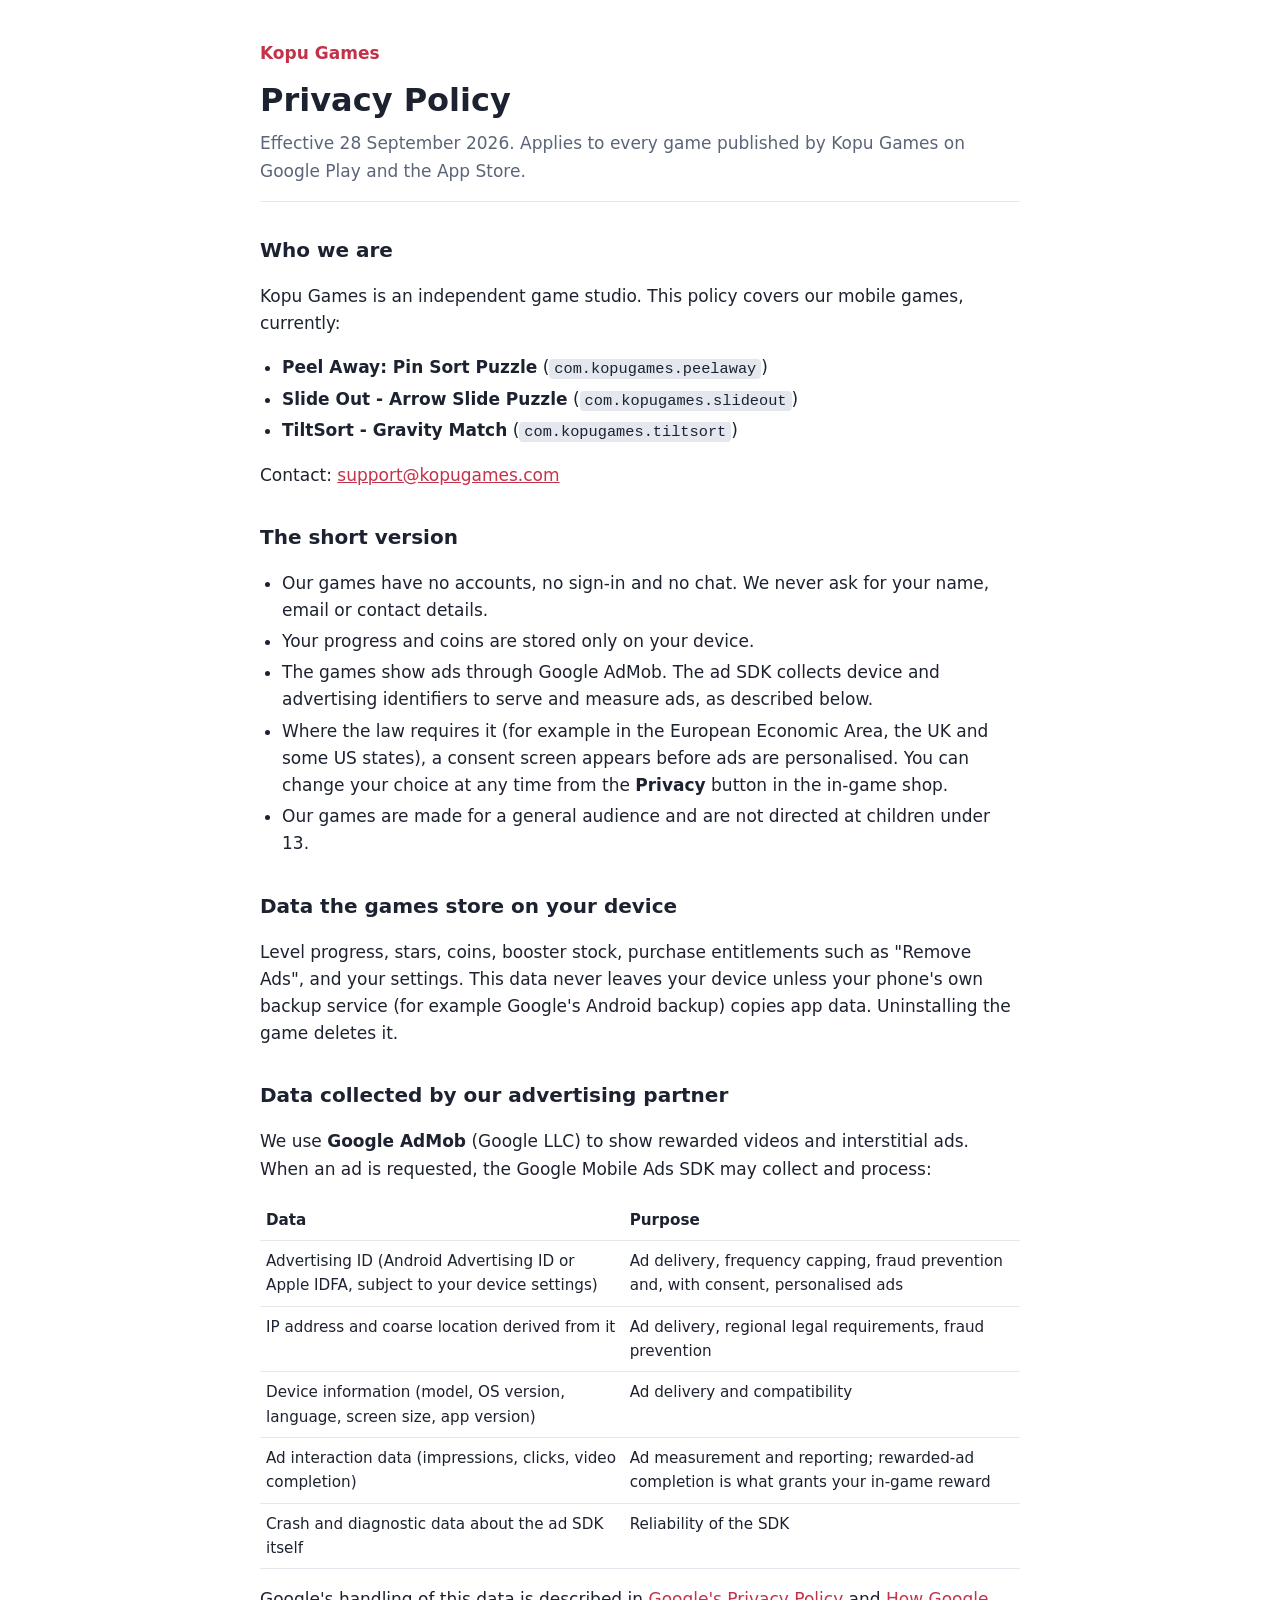
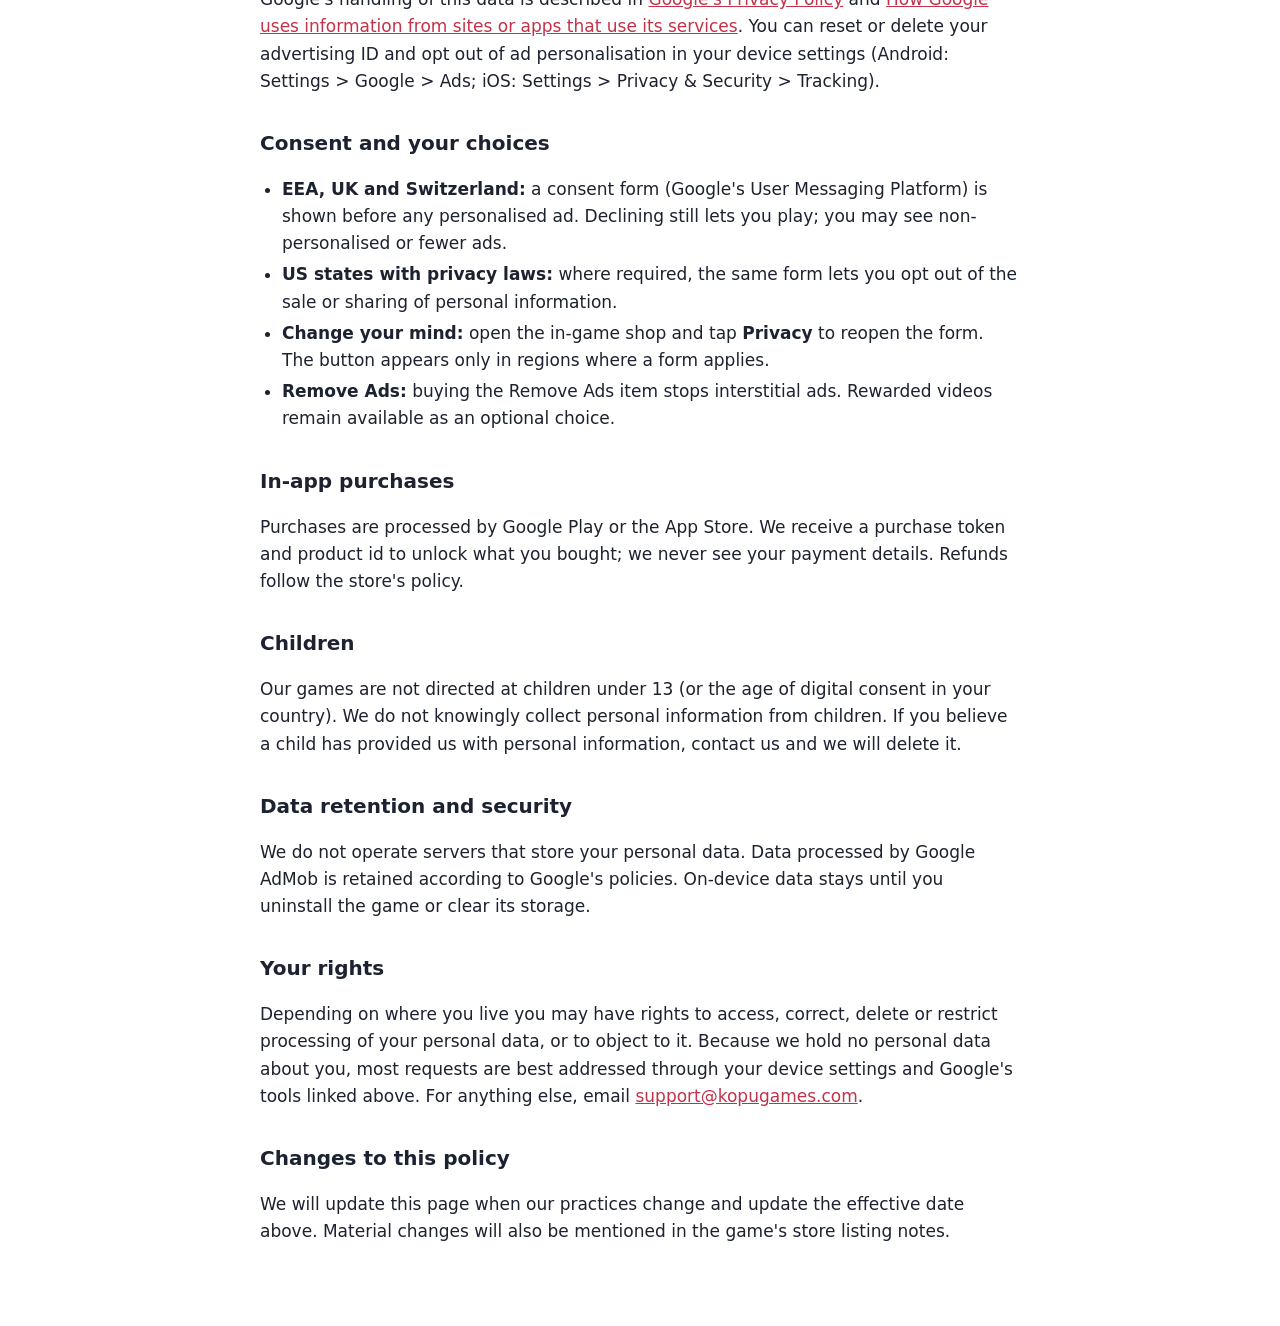
==== privacy.html @ d5ed5926 "gg" ====
<!doctype html>
<html lang="en">
<head>
<meta charset="utf-8">
<meta name="viewport" content="width=device-width, initial-scale=1">
<title>Privacy Policy - Kopu Games</title>
<meta name="description" content="Privacy policy for the mobile games published by Kopu Games: Peel Away, Slide Out and TiltSort.">
<style>
  :root { --bg:#ffffff; --fg:#1d2230; --muted:#5b6478; --line:#e4e7ee; --accent:#c4324a; }
  @media (prefers-color-scheme: dark) { :root:not([data-theme="light"]) { --bg:#14171f; --fg:#e8ebf2; --muted:#a4acbe; --line:#2a2f3c; --accent:#ff8a7a; } }
  :root[data-theme="dark"] { --bg:#14171f; --fg:#e8ebf2; --muted:#a4acbe; --line:#2a2f3c; --accent:#ff8a7a; }
  html { background:var(--bg); }
  body { margin:0; padding:0 16px 64px; background:var(--bg); color:var(--fg); font:17px/1.6 system-ui,-apple-system,"Segoe UI",Roboto,sans-serif; }
  main { max-width:760px; margin:0 auto; }
  header { padding:40px 0 8px; border-bottom:1px solid var(--line); margin-bottom:24px; }
  header a { color:var(--accent); text-decoration:none; font-weight:600; }
  h1 { font-size:2rem; margin:8px 0 4px; }
  h2 { font-size:1.25rem; margin:32px 0 8px; }
  p.meta { color:var(--muted); margin:0 0 8px; }
  ul { padding-left:22px; }
  li { margin:4px 0; }
  a { color:var(--accent); }
  table { border-collapse:collapse; width:100%; font-size:0.95rem; }
  th, td { text-align:left; padding:8px 6px; border-bottom:1px solid var(--line); vertical-align:top; }
  code { background:var(--line); padding:1px 5px; border-radius:4px; font-size:0.9em; }
</style>
</head>
<body>
<main>
<header>
  <a href="index.html">Kopu Games</a>
  <h1>Privacy Policy</h1>
  <p class="meta">Effective 28 September 2026. Applies to every game published by Kopu Games on Google Play and the App Store.</p>
</header>

<h2>Who we are</h2>
<p>Kopu Games is an independent game studio. This policy covers our mobile games, currently:</p>
<ul>
  <li><strong>Peel Away: Pin Sort Puzzle</strong> (<code>com.kopugames.peelaway</code>)</li>
  <li><strong>Slide Out - Arrow Slide Puzzle</strong> (<code>com.kopugames.slideout</code>)</li>
  <li><strong>TiltSort - Gravity Match</strong> (<code>com.kopugames.tiltsort</code>)</li>
</ul>
<p>Contact: <a href="mailto:support@kopugames.com">support@kopugames.com</a></p>

<h2>The short version</h2>
<ul>
  <li>Our games have no accounts, no sign-in and no chat. We never ask for your name, email or contact details.</li>
  <li>Your progress and coins are stored only on your device.</li>
  <li>The games show ads through Google AdMob. The ad SDK collects device and advertising identifiers to serve and measure ads, as described below.</li>
  <li>Where the law requires it (for example in the European Economic Area, the UK and some US states), a consent screen appears before ads are personalised. You can change your choice at any time from the <strong>Privacy</strong> button in the in-game shop.</li>
  <li>Our games are made for a general audience and are not directed at children under 13.</li>
</ul>

<h2>Data the games store on your device</h2>
<p>Level progress, stars, coins, booster stock, purchase entitlements such as "Remove Ads", and your settings. This data never leaves your device unless your phone's own backup service (for example Google's Android backup) copies app data. Uninstalling the game deletes it.</p>

<h2>Data collected by our advertising partner</h2>
<p>We use <strong>Google AdMob</strong> (Google LLC) to show rewarded videos and interstitial ads. When an ad is requested, the Google Mobile Ads SDK may collect and process:</p>
<table>
  <tr><th>Data</th><th>Purpose</th></tr>
  <tr><td>Advertising ID (Android Advertising ID or Apple IDFA, subject to your device settings)</td><td>Ad delivery, frequency capping, fraud prevention and, with consent, personalised ads</td></tr>
  <tr><td>IP address and coarse location derived from it</td><td>Ad delivery, regional legal requirements, fraud prevention</td></tr>
  <tr><td>Device information (model, OS version, language, screen size, app version)</td><td>Ad delivery and compatibility</td></tr>
  <tr><td>Ad interaction data (impressions, clicks, video completion)</td><td>Ad measurement and reporting; rewarded-ad completion is what grants your in-game reward</td></tr>
  <tr><td>Crash and diagnostic data about the ad SDK itself</td><td>Reliability of the SDK</td></tr>
</table>
<p>Google's handling of this data is described in <a href="https://policies.google.com/privacy">Google's Privacy Policy</a> and <a href="https://policies.google.com/technologies/partner-sites">How Google uses information from sites or apps that use its services</a>. You can reset or delete your advertising ID and opt out of ad personalisation in your device settings (Android: Settings &gt; Google &gt; Ads; iOS: Settings &gt; Privacy &amp; Security &gt; Tracking).</p>

<h2>Consent and your choices</h2>
<ul>
  <li><strong>EEA, UK and Switzerland:</strong> a consent form (Google's User Messaging Platform) is shown before any personalised ad. Declining still lets you play; you may see non-personalised or fewer ads.</li>
  <li><strong>US states with privacy laws:</strong> where required, the same form lets you opt out of the sale or sharing of personal information.</li>
  <li><strong>Change your mind:</strong> open the in-game shop and tap <strong>Privacy</strong> to reopen the form. The button appears only in regions where a form applies.</li>
  <li><strong>Remove Ads:</strong> buying the Remove Ads item stops interstitial ads. Rewarded videos remain available as an optional choice.</li>
</ul>

<h2>In-app purchases</h2>
<p>Purchases are processed by Google Play or the App Store. We receive a purchase token and product id to unlock what you bought; we never see your payment details. Refunds follow the store's policy.</p>

<h2>Children</h2>
<p>Our games are not directed at children under 13 (or the age of digital consent in your country). We do not knowingly collect personal information from children. If you believe a child has provided us with personal information, contact us and we will delete it.</p>

<h2>Data retention and security</h2>
<p>We do not operate servers that store your personal data. Data processed by Google AdMob is retained according to Google's policies. On-device data stays until you uninstall the game or clear its storage.</p>

<h2>Your rights</h2>
<p>Depending on where you live you may have rights to access, correct, delete or restrict processing of your personal data, or to object to it. Because we hold no personal data about you, most requests are best addressed through your device settings and Google's tools linked above. For anything else, email <a href="mailto:support@kopugames.com">support@kopugames.com</a>.</p>

<h2>Changes to this policy</h2>
<p>We will update this page when our practices change and update the effective date above. Material changes will also be mentioned in the game's store listing notes.</p>
</main>
</body>
</html>
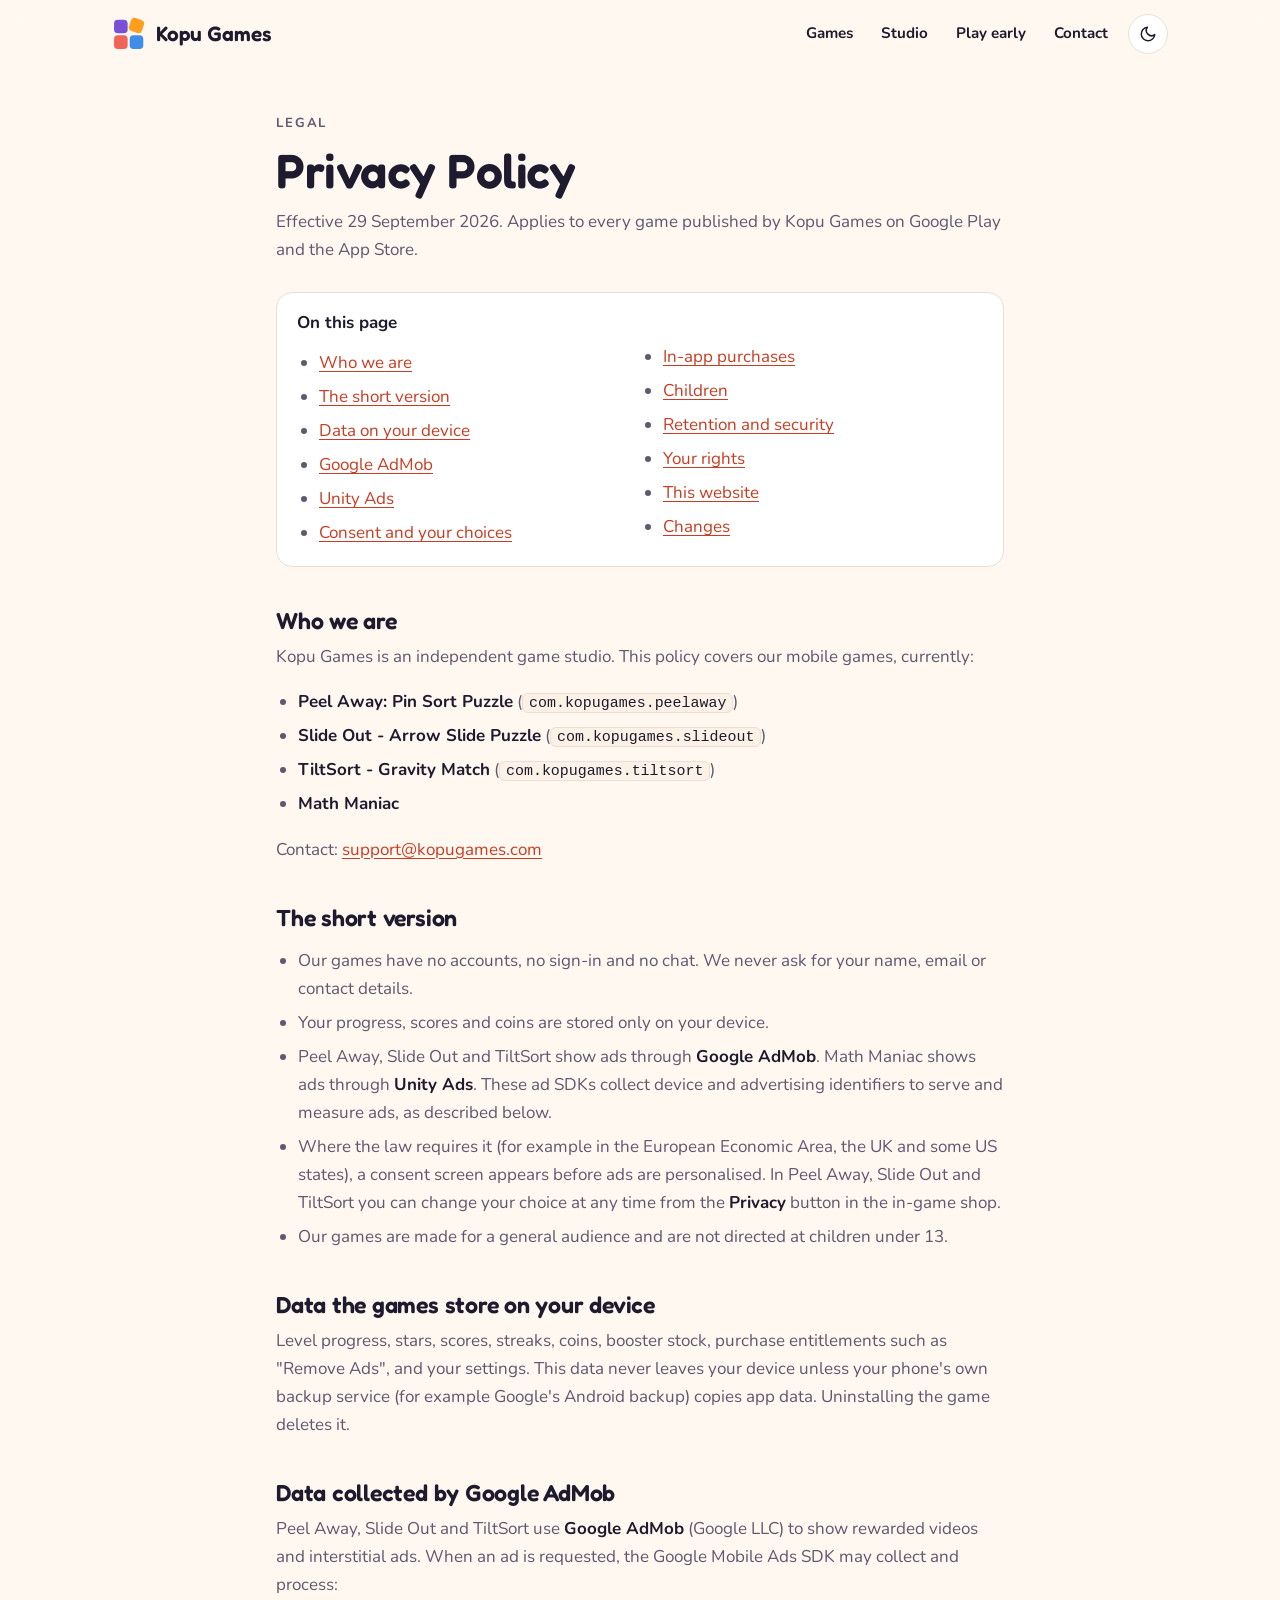
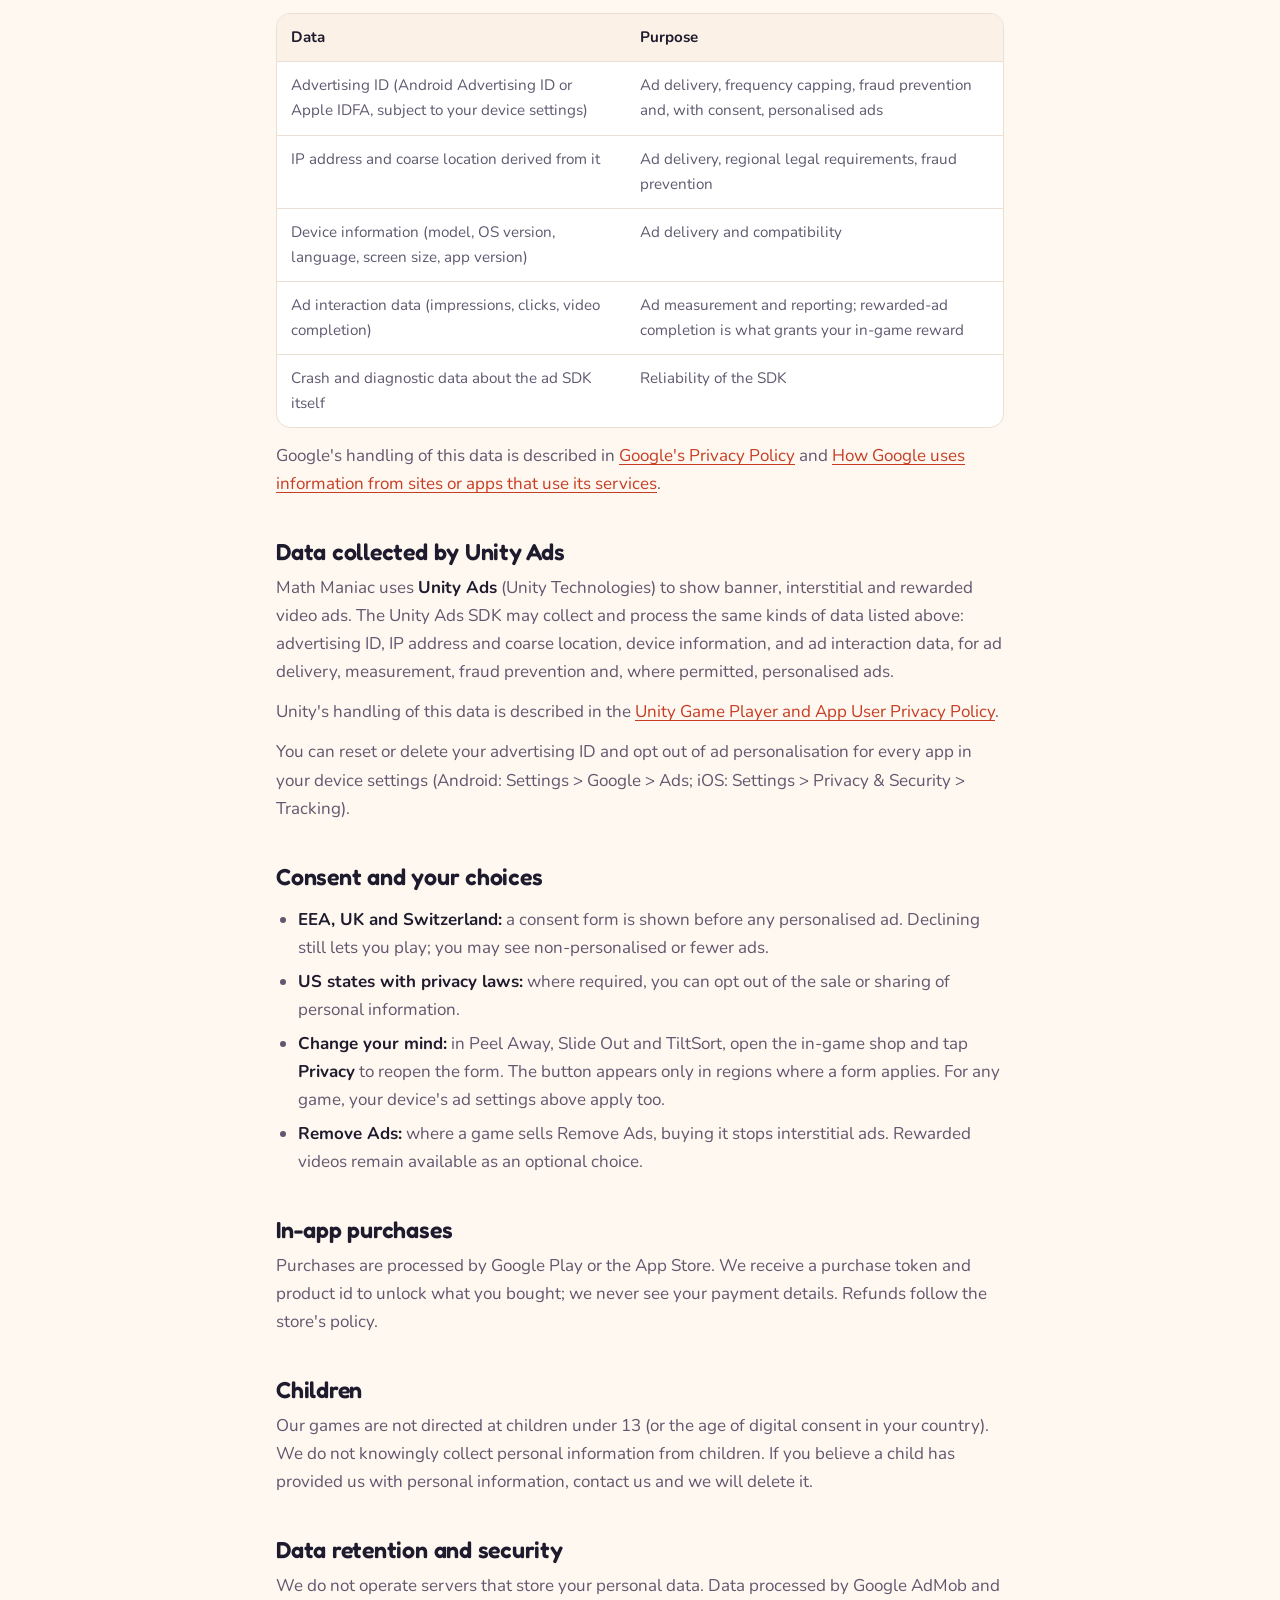
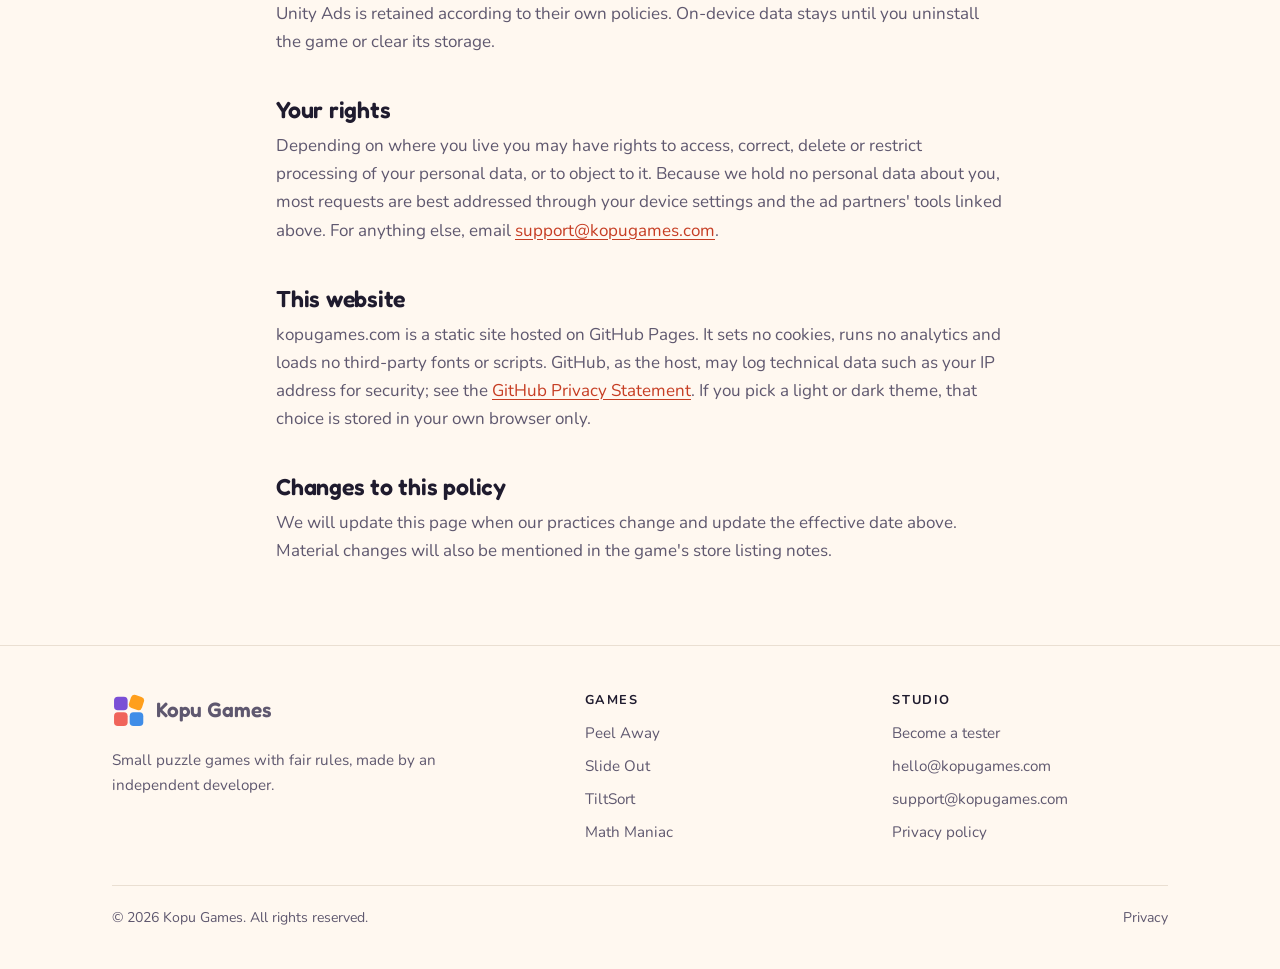
==== commit fcadf68c: "Update" ====
--- a/privacy.html
+++ b/privacy.html
@@ -3,59 +3,86 @@
 <head>
 <meta charset="utf-8">
 <meta name="viewport" content="width=device-width, initial-scale=1">
-<title>Privacy Policy - Kopu Games</title>
-<meta name="description" content="Privacy policy for the mobile games published by Kopu Games: Peel Away, Slide Out and TiltSort.">
-<style>
-  :root { --bg:#ffffff; --fg:#1d2230; --muted:#5b6478; --line:#e4e7ee; --accent:#c4324a; }
-  @media (prefers-color-scheme: dark) { :root:not([data-theme="light"]) { --bg:#14171f; --fg:#e8ebf2; --muted:#a4acbe; --line:#2a2f3c; --accent:#ff8a7a; } }
-  :root[data-theme="dark"] { --bg:#14171f; --fg:#e8ebf2; --muted:#a4acbe; --line:#2a2f3c; --accent:#ff8a7a; }
-  html { background:var(--bg); }
-  body { margin:0; padding:0 16px 64px; background:var(--bg); color:var(--fg); font:17px/1.6 system-ui,-apple-system,"Segoe UI",Roboto,sans-serif; }
-  main { max-width:760px; margin:0 auto; }
-  header { padding:40px 0 8px; border-bottom:1px solid var(--line); margin-bottom:24px; }
-  header a { color:var(--accent); text-decoration:none; font-weight:600; }
-  h1 { font-size:2rem; margin:8px 0 4px; }
-  h2 { font-size:1.25rem; margin:32px 0 8px; }
-  p.meta { color:var(--muted); margin:0 0 8px; }
-  ul { padding-left:22px; }
-  li { margin:4px 0; }
-  a { color:var(--accent); }
-  table { border-collapse:collapse; width:100%; font-size:0.95rem; }
-  th, td { text-align:left; padding:8px 6px; border-bottom:1px solid var(--line); vertical-align:top; }
-  code { background:var(--line); padding:1px 5px; border-radius:4px; font-size:0.9em; }
-</style>
+<title>Privacy Policy | Kopu Games</title>
+<meta name="description" content="Privacy policy for the mobile games published by Kopu Games: Peel Away, Slide Out, TiltSort and Math Maniac.">
+<link rel="canonical" href="https://kopugames.com/privacy.html">
+<meta name="theme-color" content="#fff8f0" media="(prefers-color-scheme: light)">
+<meta name="theme-color" content="#14121b" media="(prefers-color-scheme: dark)">
+<meta property="og:type" content="website">
+<meta property="og:site_name" content="Kopu Games">
+<meta property="og:title" content="Privacy Policy | Kopu Games">
+<meta property="og:description" content="Privacy policy for the mobile games published by Kopu Games: Peel Away, Slide Out, TiltSort and Math Maniac.">
+<meta property="og:url" content="https://kopugames.com/privacy.html">
+<meta property="og:image" content="https://kopugames.com/assets/img/og.png">
+<meta name="twitter:card" content="summary_large_image">
+<link rel="icon" href="favicon.svg" type="image/svg+xml">
+<link rel="apple-touch-icon" href="assets/img/apple-touch-icon.png">
+<link rel="preload" href="assets/fonts/fredoka.woff2" as="font" type="font/woff2" crossorigin>
+<link rel="stylesheet" href="assets/site.css">
+<script>try{var t=localStorage.getItem("kopu-theme");if(t)document.documentElement.setAttribute("data-theme",t)}catch(e){}</script>
 </head>
 <body>
-<main>
-<header>
-  <a href="index.html">Kopu Games</a>
-  <h1>Privacy Policy</h1>
-  <p class="meta">Effective 28 September 2026. Applies to every game published by Kopu Games on Google Play and the App Store.</p>
+<a class="skip" href="#main">Skip to content</a>
+<header class="site-head">
+  <div class="wrap">
+    <a class="brand" href="index.html"><img src="assets/img/logo.svg" alt="" width="34" height="34">Kopu Games</a>
+    <nav class="nav" aria-label="Main">
+      <a href="index.html#games">Games</a>
+      <a class="hide-sm" href="index.html#studio">Studio</a>
+      <a class="hide-sm" href="index.html#test">Play early</a>
+      <a href="index.html#contact">Contact</a>
+      <button class="theme-btn" type="button" aria-label="Switch theme"><svg class="moon" viewBox="0 0 24 24" fill="none" stroke="currentColor" stroke-width="2" stroke-linecap="round" stroke-linejoin="round" aria-hidden="true"><path d="M21 12.8A9 9 0 1 1 11.2 3a7 7 0 0 0 9.8 9.8z"/></svg><svg class="sun" viewBox="0 0 24 24" fill="none" stroke="currentColor" stroke-width="2" stroke-linecap="round" aria-hidden="true"><circle cx="12" cy="12" r="4.5"/><path d="M12 2v2M12 20v2M4.9 4.9l1.4 1.4M17.7 17.7l1.4 1.4M2 12h2M20 12h2M4.9 19.1l1.4-1.4M17.7 6.3l1.4-1.4"/></svg></button>
+    </nav>
+  </div>
 </header>
+<main id="main" class="prose">
+<p class="eyebrow">Legal</p>
+<h1>Privacy Policy</h1>
+<p class="meta">Effective 29 September 2026. Applies to every game published by Kopu Games on Google Play and the App Store.</p>
 
-<h2>Who we are</h2>
+<nav class="toc" aria-label="On this page">
+  <b>On this page</b>
+  <ul>
+    <li><a href="#who">Who we are</a></li>
+    <li><a href="#short">The short version</a></li>
+    <li><a href="#device">Data on your device</a></li>
+    <li><a href="#admob">Google AdMob</a></li>
+    <li><a href="#unity">Unity Ads</a></li>
+    <li><a href="#consent">Consent and your choices</a></li>
+    <li><a href="#iap">In-app purchases</a></li>
+    <li><a href="#children">Children</a></li>
+    <li><a href="#retention">Retention and security</a></li>
+    <li><a href="#rights">Your rights</a></li>
+    <li><a href="#website">This website</a></li>
+    <li><a href="#changes">Changes</a></li>
+  </ul>
+</nav>
+
+<h2 id="who">Who we are</h2>
 <p>Kopu Games is an independent game studio. This policy covers our mobile games, currently:</p>
 <ul>
   <li><strong>Peel Away: Pin Sort Puzzle</strong> (<code>com.kopugames.peelaway</code>)</li>
   <li><strong>Slide Out - Arrow Slide Puzzle</strong> (<code>com.kopugames.slideout</code>)</li>
   <li><strong>TiltSort - Gravity Match</strong> (<code>com.kopugames.tiltsort</code>)</li>
+  <li><strong>Math Maniac</strong></li>
 </ul>
 <p>Contact: <a href="mailto:support@kopugames.com">support@kopugames.com</a></p>
 
-<h2>The short version</h2>
+<h2 id="short">The short version</h2>
 <ul>
   <li>Our games have no accounts, no sign-in and no chat. We never ask for your name, email or contact details.</li>
-  <li>Your progress and coins are stored only on your device.</li>
-  <li>The games show ads through Google AdMob. The ad SDK collects device and advertising identifiers to serve and measure ads, as described below.</li>
-  <li>Where the law requires it (for example in the European Economic Area, the UK and some US states), a consent screen appears before ads are personalised. You can change your choice at any time from the <strong>Privacy</strong> button in the in-game shop.</li>
+  <li>Your progress, scores and coins are stored only on your device.</li>
+  <li>Peel Away, Slide Out and TiltSort show ads through <strong>Google AdMob</strong>. Math Maniac shows ads through <strong>Unity Ads</strong>. These ad SDKs collect device and advertising identifiers to serve and measure ads, as described below.</li>
+  <li>Where the law requires it (for example in the European Economic Area, the UK and some US states), a consent screen appears before ads are personalised. In Peel Away, Slide Out and TiltSort you can change your choice at any time from the <strong>Privacy</strong> button in the in-game shop.</li>
   <li>Our games are made for a general audience and are not directed at children under 13.</li>
 </ul>
 
-<h2>Data the games store on your device</h2>
-<p>Level progress, stars, coins, booster stock, purchase entitlements such as "Remove Ads", and your settings. This data never leaves your device unless your phone's own backup service (for example Google's Android backup) copies app data. Uninstalling the game deletes it.</p>
+<h2 id="device">Data the games store on your device</h2>
+<p>Level progress, stars, scores, streaks, coins, booster stock, purchase entitlements such as "Remove Ads", and your settings. This data never leaves your device unless your phone's own backup service (for example Google's Android backup) copies app data. Uninstalling the game deletes it.</p>
 
-<h2>Data collected by our advertising partner</h2>
-<p>We use <strong>Google AdMob</strong> (Google LLC) to show rewarded videos and interstitial ads. When an ad is requested, the Google Mobile Ads SDK may collect and process:</p>
+<h2 id="admob">Data collected by Google AdMob</h2>
+<p>Peel Away, Slide Out and TiltSort use <strong>Google AdMob</strong> (Google LLC) to show rewarded videos and interstitial ads. When an ad is requested, the Google Mobile Ads SDK may collect and process:</p>
+<div class="table-wrap">
 <table>
   <tr><th>Data</th><th>Purpose</th></tr>
   <tr><td>Advertising ID (Android Advertising ID or Apple IDFA, subject to your device settings)</td><td>Ad delivery, frequency capping, fraud prevention and, with consent, personalised ads</td></tr>
@@ -64,30 +91,72 @@
   <tr><td>Ad interaction data (impressions, clicks, video completion)</td><td>Ad measurement and reporting; rewarded-ad completion is what grants your in-game reward</td></tr>
   <tr><td>Crash and diagnostic data about the ad SDK itself</td><td>Reliability of the SDK</td></tr>
 </table>
-<p>Google's handling of this data is described in <a href="https://policies.google.com/privacy">Google's Privacy Policy</a> and <a href="https://policies.google.com/technologies/partner-sites">How Google uses information from sites or apps that use its services</a>. You can reset or delete your advertising ID and opt out of ad personalisation in your device settings (Android: Settings &gt; Google &gt; Ads; iOS: Settings &gt; Privacy &amp; Security &gt; Tracking).</p>
+</div>
+<p>Google's handling of this data is described in <a href="https://policies.google.com/privacy">Google's Privacy Policy</a> and <a href="https://policies.google.com/technologies/partner-sites">How Google uses information from sites or apps that use its services</a>.</p>
 
-<h2>Consent and your choices</h2>
+<h2 id="unity">Data collected by Unity Ads</h2>
+<p>Math Maniac uses <strong>Unity Ads</strong> (Unity Technologies) to show banner, interstitial and rewarded video ads. The Unity Ads SDK may collect and process the same kinds of data listed above: advertising ID, IP address and coarse location, device information, and ad interaction data, for ad delivery, measurement, fraud prevention and, where permitted, personalised ads.</p>
+<p>Unity's handling of this data is described in the <a href="https://unity.com/legal/game-player-and-app-user-privacy-policy">Unity Game Player and App User Privacy Policy</a>.</p>
+<p>You can reset or delete your advertising ID and opt out of ad personalisation for every app in your device settings (Android: Settings &gt; Google &gt; Ads; iOS: Settings &gt; Privacy &amp; Security &gt; Tracking).</p>
+
+<h2 id="consent">Consent and your choices</h2>
 <ul>
-  <li><strong>EEA, UK and Switzerland:</strong> a consent form (Google's User Messaging Platform) is shown before any personalised ad. Declining still lets you play; you may see non-personalised or fewer ads.</li>
-  <li><strong>US states with privacy laws:</strong> where required, the same form lets you opt out of the sale or sharing of personal information.</li>
-  <li><strong>Change your mind:</strong> open the in-game shop and tap <strong>Privacy</strong> to reopen the form. The button appears only in regions where a form applies.</li>
-  <li><strong>Remove Ads:</strong> buying the Remove Ads item stops interstitial ads. Rewarded videos remain available as an optional choice.</li>
+  <li><strong>EEA, UK and Switzerland:</strong> a consent form is shown before any personalised ad. Declining still lets you play; you may see non-personalised or fewer ads.</li>
+  <li><strong>US states with privacy laws:</strong> where required, you can opt out of the sale or sharing of personal information.</li>
+  <li><strong>Change your mind:</strong> in Peel Away, Slide Out and TiltSort, open the in-game shop and tap <strong>Privacy</strong> to reopen the form. The button appears only in regions where a form applies. For any game, your device's ad settings above apply too.</li>
+  <li><strong>Remove Ads:</strong> where a game sells Remove Ads, buying it stops interstitial ads. Rewarded videos remain available as an optional choice.</li>
 </ul>
 
-<h2>In-app purchases</h2>
+<h2 id="iap">In-app purchases</h2>
 <p>Purchases are processed by Google Play or the App Store. We receive a purchase token and product id to unlock what you bought; we never see your payment details. Refunds follow the store's policy.</p>
 
-<h2>Children</h2>
+<h2 id="children">Children</h2>
 <p>Our games are not directed at children under 13 (or the age of digital consent in your country). We do not knowingly collect personal information from children. If you believe a child has provided us with personal information, contact us and we will delete it.</p>
 
-<h2>Data retention and security</h2>
-<p>We do not operate servers that store your personal data. Data processed by Google AdMob is retained according to Google's policies. On-device data stays until you uninstall the game or clear its storage.</p>
+<h2 id="retention">Data retention and security</h2>
+<p>We do not operate servers that store your personal data. Data processed by Google AdMob and Unity Ads is retained according to their own policies. On-device data stays until you uninstall the game or clear its storage.</p>
 
-<h2>Your rights</h2>
-<p>Depending on where you live you may have rights to access, correct, delete or restrict processing of your personal data, or to object to it. Because we hold no personal data about you, most requests are best addressed through your device settings and Google's tools linked above. For anything else, email <a href="mailto:support@kopugames.com">support@kopugames.com</a>.</p>
+<h2 id="rights">Your rights</h2>
+<p>Depending on where you live you may have rights to access, correct, delete or restrict processing of your personal data, or to object to it. Because we hold no personal data about you, most requests are best addressed through your device settings and the ad partners' tools linked above. For anything else, email <a href="mailto:support@kopugames.com">support@kopugames.com</a>.</p>
 
-<h2>Changes to this policy</h2>
+<h2 id="website">This website</h2>
+<p>kopugames.com is a static site hosted on GitHub Pages. It sets no cookies, runs no analytics and loads no third-party fonts or scripts. GitHub, as the host, may log technical data such as your IP address for security; see the <a href="https://docs.github.com/en/site-policy/privacy-policies/github-general-privacy-statement">GitHub Privacy Statement</a>. If you pick a light or dark theme, that choice is stored in your own browser only.</p>
+
+<h2 id="changes">Changes to this policy</h2>
 <p>We will update this page when our practices change and update the effective date above. Material changes will also be mentioned in the game's store listing notes.</p>
 </main>
+<footer class="site-foot">
+  <div class="wrap">
+    <div class="cols">
+      <div>
+        <a class="brand" href="index.html"><img src="assets/img/logo.svg" alt="" width="34" height="34">Kopu Games</a>
+        <p class="blurb">Small puzzle games with fair rules, made by an independent developer.</p>
+      </div>
+      <div>
+        <h4>Games</h4>
+        <ul>
+          <li><a href="games/peel-away.html">Peel Away</a></li>
+          <li><a href="games/slide-out.html">Slide Out</a></li>
+          <li><a href="games/tiltsort.html">TiltSort</a></li>
+          <li><a href="games/math-maniac.html">Math Maniac</a></li>
+        </ul>
+      </div>
+      <div>
+        <h4>Studio</h4>
+        <ul>
+          <li><a href="index.html#test">Become a tester</a></li>
+          <li><a href="mailto:hello@kopugames.com">hello@kopugames.com</a></li>
+          <li><a href="mailto:support@kopugames.com">support@kopugames.com</a></li>
+          <li><a href="privacy.html">Privacy policy</a></li>
+        </ul>
+      </div>
+    </div>
+    <div class="legal">
+      <span>&copy; 2026 Kopu Games. All rights reserved.</span>
+      <span><a href="privacy.html">Privacy</a></span>
+    </div>
+  </div>
+</footer>
+<script src="assets/site.js" defer></script>
 </body>
 </html>
--- a/assets/site.css
+++ b/assets/site.css
@@ -0,0 +1,270 @@
+/* Kopu Games site. One stylesheet for every page; fonts are self-hosted (no third-party requests). */
+
+@font-face { font-family: "Fredoka"; src: url("fonts/fredoka.woff2") format("woff2"); font-weight: 300 700; font-display: swap; }
+@font-face { font-family: "Nunito"; src: url("fonts/nunito.woff2") format("woff2"); font-weight: 200 1000; font-display: swap; }
+
+:root {
+  --bg: #fff8f0;
+  --bg-dot: #ecdfcf;
+  --surface: #ffffff;
+  --surface-2: #fbf1e6;
+  --ink: #1f1b2e;
+  --muted: #5f586f;
+  --line: #eadfd2;
+  --accent: #c63d23;
+  --accent-bg: #ff6b4a;
+  --on-accent: #ffffff;
+  --shadow: 0 1px 2px rgba(31, 27, 46, .06), 0 10px 30px -12px rgba(31, 27, 46, .18);
+  --shadow-lift: 0 2px 4px rgba(31, 27, 46, .08), 0 22px 44px -16px rgba(31, 27, 46, .28);
+
+  --peel: #f0645a;   --peel-2: #c4324a;
+  --slide: #3f8de8;  --slide-2: #1c3e8c;
+  --tilt: #8c5ce6;   --tilt-2: #3c2278;
+  --math: #ff9f1c;   --math-2: #1f1b2e;
+
+  --display: "Fredoka", "Nunito", system-ui, sans-serif;
+  --body: "Nunito", system-ui, -apple-system, "Segoe UI", Roboto, sans-serif;
+  --radius: 22px;
+  --wrap: 1120px;
+  color-scheme: light;
+}
+
+@media (prefers-color-scheme: dark) {
+  :root:not([data-theme="light"]) {
+    --bg: #14121b; --bg-dot: #25212f; --surface: #1d1a27; --surface-2: #231f2f;
+    --ink: #f3eef8; --muted: #aaa3b9; --line: #2e2a3b;
+    --accent: #ff8f73; --accent-bg: #ff6b4a; --on-accent: #1a1016;
+    --shadow: 0 1px 2px rgba(0, 0, 0, .3), 0 10px 30px -12px rgba(0, 0, 0, .6);
+    --shadow-lift: 0 2px 4px rgba(0, 0, 0, .35), 0 22px 44px -16px rgba(0, 0, 0, .7);
+    color-scheme: dark;
+  }
+}
+:root[data-theme="dark"] {
+  --bg: #14121b; --bg-dot: #25212f; --surface: #1d1a27; --surface-2: #231f2f;
+  --ink: #f3eef8; --muted: #aaa3b9; --line: #2e2a3b;
+  --accent: #ff8f73; --accent-bg: #ff6b4a; --on-accent: #1a1016;
+  --shadow: 0 1px 2px rgba(0, 0, 0, .3), 0 10px 30px -12px rgba(0, 0, 0, .6);
+  --shadow-lift: 0 2px 4px rgba(0, 0, 0, .35), 0 22px 44px -16px rgba(0, 0, 0, .7);
+  color-scheme: dark;
+}
+
+*, *::before, *::after { box-sizing: border-box; }
+html { background: var(--bg); scroll-behavior: smooth; -webkit-text-size-adjust: 100%; }
+body {
+  margin: 0; background: var(--bg); color: var(--ink);
+  font: 17px/1.65 var(--body); overflow-x: hidden;
+}
+img { max-width: 100%; display: block; }
+a { color: var(--accent); text-underline-offset: 3px; }
+h1, h2, h3 { text-wrap: balance; font-family: var(--display); font-weight: 600; line-height: 1.12; margin: 0; letter-spacing: -.01em; }
+p { margin: 0; }
+:focus-visible { outline: 3px solid var(--accent-bg); outline-offset: 3px; border-radius: 6px; }
+
+.wrap { max-width: var(--wrap); margin: 0 auto; padding: 0 16px; }
+@media (min-width: 720px) { .wrap { padding: 0 32px; } }
+
+.skip { position: absolute; left: -999px; top: 8px; background: var(--surface); padding: 8px 14px; border-radius: 10px; z-index: 50; }
+.skip:focus { left: 12px; }
+
+/* ---------- header ---------- */
+.site-head { position: sticky; top: 0; z-index: 20; background: color-mix(in srgb, var(--bg) 86%, transparent); backdrop-filter: blur(12px); -webkit-backdrop-filter: blur(12px); border-bottom: 1px solid transparent; transition: border-color .2s; }
+.site-head.scrolled { border-bottom-color: var(--line); }
+.site-head .wrap { display: flex; align-items: center; gap: 16px; height: 68px; }
+.brand { white-space: nowrap; display: inline-flex; align-items: center; gap: 10px; color: var(--ink); text-decoration: none; font: 600 1.3rem/1 var(--display); }
+.brand img { width: 34px; height: 34px; }
+.nav { margin-left: auto; display: flex; align-items: center; gap: 4px; }
+.nav a { color: var(--ink); text-decoration: none; font-weight: 700; font-size: .95rem; padding: 8px 12px; border-radius: 999px; }
+.nav a:hover { background: var(--surface-2); }
+.nav .hide-sm { display: none; }
+@media (min-width: 640px) { .nav .hide-sm { display: inline-block; } }
+.theme-btn { width: 40px; height: 40px; border-radius: 999px; border: 1px solid var(--line); background: var(--surface); color: var(--ink); display: grid; place-items: center; cursor: pointer; margin-left: 4px; }
+.theme-btn svg { width: 18px; height: 18px; }
+.theme-btn .sun { display: none; }
+:root[data-theme="dark"] .theme-btn .sun { display: block; }
+:root[data-theme="dark"] .theme-btn .moon { display: none; }
+@media (prefers-color-scheme: dark) {
+  :root:not([data-theme="light"]) .theme-btn .sun { display: block; }
+  :root:not([data-theme="light"]) .theme-btn .moon { display: none; }
+}
+
+/* ---------- buttons, chips ---------- */
+.btn { display: inline-flex; align-items: center; gap: 8px; font: 700 1rem/1 var(--body); text-decoration: none; padding: 15px 22px; border-radius: 999px; border: 2px solid transparent; transition: transform .15s, box-shadow .15s, background .15s; }
+.btn:hover { transform: translateY(-2px); }
+.btn-primary { background: var(--accent-bg); color: #fff; box-shadow: 0 8px 20px -8px rgba(255, 107, 74, .7); }
+.btn-ghost { border-color: var(--line); color: var(--ink); background: var(--surface); }
+.btn svg { width: 18px; height: 18px; }
+.chips { display: flex; flex-wrap: wrap; gap: 6px; }
+.chip { font-size: .8rem; font-weight: 700; padding: 4px 10px; border-radius: 999px; background: var(--surface-2); color: var(--muted); }
+.status { white-space: nowrap; display: inline-flex; align-items: center; gap: 7px; font-size: .82rem; font-weight: 800; color: var(--muted); }
+.status::before { content: ""; width: 8px; height: 8px; border-radius: 50%; background: var(--math); box-shadow: 0 0 0 4px color-mix(in srgb, var(--math) 25%, transparent); }
+.status.live::before { background: #2fb36d; box-shadow: 0 0 0 4px rgba(47, 179, 109, .22); }
+
+/* ---------- sections ---------- */
+section { padding: 72px 0; }
+@media (min-width: 900px) { section { padding: 104px 0; } }
+.eyebrow { font: 700 .82rem/1 var(--body); letter-spacing: .14em; text-transform: uppercase; color: var(--accent); margin-bottom: 14px; }
+.section-head { max-width: 640px; margin-bottom: 40px; }
+.section-head h2 { font-size: clamp(2rem, 4.4vw, 2.9rem); }
+.section-head p { color: var(--muted); margin-top: 14px; font-size: 1.08rem; }
+
+.dots { background-image: radial-gradient(var(--bg-dot) 1.6px, transparent 1.7px); background-size: 28px 28px; }
+
+/* ---------- hero ---------- */
+.hero { padding: 40px 0 72px; position: relative; }
+.hero .wrap { display: grid; gap: 48px; align-items: center; }
+@media (min-width: 900px) { .hero { padding: 72px 0 112px; } .hero .wrap { grid-template-columns: 1.05fr 1fr; } }
+.hero h1 { font-size: clamp(2.6rem, 7vw, 4.6rem); font-weight: 600; }
+.hero h1 em { font-style: normal; color: var(--accent); }
+.hero .lede { font-size: clamp(1.05rem, 2vw, 1.22rem); color: var(--muted); margin-top: 20px; max-width: 34ch; }
+.hero .ctas { display: flex; flex-wrap: wrap; gap: 12px; margin-top: 32px; }
+
+.collage { position: relative; aspect-ratio: 1 / 1; max-width: 480px; width: 100%; margin: 0 auto; }
+.collage a { position: absolute; width: 44%; border-radius: 24%; box-shadow: var(--shadow-lift); overflow: hidden; transition: transform .25s ease; animation: bob 6s ease-in-out infinite; }
+.collage a img { width: 100%; height: auto; }
+.collage a:nth-child(1) { left: 4%;  top: 6%;  --r: -8deg; }
+.collage a:nth-child(2) { right: 3%; top: 0;   --r: 7deg;  animation-delay: -1.5s; }
+.collage a:nth-child(3) { left: 0;   bottom: 2%; --r: 5deg; animation-delay: -3s; }
+.collage a:nth-child(4) { right: 6%; bottom: 6%; --r: -6deg; animation-delay: -4.5s; }
+.collage a { transform: rotate(var(--r)); }
+.collage a:hover { transform: rotate(0deg) scale(1.05); z-index: 2; animation-play-state: paused; }
+@keyframes bob { 0%, 100% { translate: 0 0; } 50% { translate: 0 -10px; } }
+@media (prefers-reduced-motion: reduce) { .collage a { animation: none; } .btn:hover, .game:hover { transform: none; } html { scroll-behavior: auto; } }
+
+/* ---------- game cards ---------- */
+.games { display: grid; gap: 20px; grid-template-columns: 1fr; }
+@media (min-width: 720px) { .games { grid-template-columns: repeat(2, 1fr); gap: 24px; } }
+.game { --c1: var(--peel); --c2: var(--peel-2); position: relative; display: flex; flex-direction: column; background: var(--surface); border: 1px solid var(--line); border-radius: var(--radius); overflow: hidden; box-shadow: var(--shadow); color: inherit; text-decoration: none; transition: transform .2s, box-shadow .2s; }
+.game:hover { transform: translateY(-4px); box-shadow: var(--shadow-lift); }
+.game .band { position: relative; height: 130px; background: linear-gradient(150deg, var(--c1), var(--c2)); }
+.game .band::after { content: ""; position: absolute; inset: 0; background-image: radial-gradient(rgba(255, 255, 255, .18) 1.6px, transparent 1.7px); background-size: 22px 22px; }
+.game .icon { position: absolute; left: 24px; bottom: -40px; width: 104px; height: 104px; border-radius: 26px; box-shadow: 0 10px 24px -8px rgba(0, 0, 0, .45); border: 4px solid var(--surface); z-index: 1; }
+.game .body { padding: 60px 24px 24px; display: flex; flex-direction: column; gap: 12px; flex: 1; }
+.game h3 { font-size: 1.55rem; }
+.game .sub { color: var(--muted); font-weight: 700; font-size: .95rem; margin-top: -6px; }
+.game p.pitch { color: var(--muted); }
+.game .foot { margin-top: auto; padding-top: 8px; display: flex; flex-wrap: wrap; align-items: center; justify-content: space-between; gap: 12px; }
+.game .more { font-weight: 800; color: var(--accent); white-space: nowrap; }
+.game .more::after { content: " \2192"; transition: margin .2s; }
+.game:hover .more::after { margin-left: 4px; }
+.game[data-game="slide"] { --c1: var(--slide); --c2: var(--slide-2); }
+.game[data-game="tilt"]  { --c1: var(--tilt);  --c2: var(--tilt-2); }
+.game[data-game="math"]  { --c1: #4a4260; --c2: var(--math-2); }
+
+/* ---------- principles ---------- */
+.band-soft { background: var(--surface-2); border-top: 1px solid var(--line); border-bottom: 1px solid var(--line); }
+.principles { display: grid; gap: 16px; grid-template-columns: 1fr; }
+@media (min-width: 640px) { .principles { grid-template-columns: repeat(2, 1fr); } }
+@media (min-width: 1000px) { .principles { grid-template-columns: repeat(4, 1fr); } }
+.principle { background: var(--surface); border: 1px solid var(--line); border-radius: var(--radius); padding: 24px; }
+.principle .tile { width: 48px; height: 48px; border-radius: 14px; display: grid; place-items: center; margin-bottom: 18px; color: #fff; }
+.principle .tile svg { width: 24px; height: 24px; }
+.principle h3 { font-size: 1.2rem; margin-bottom: 8px; }
+.principle p { color: var(--muted); font-size: .98rem; }
+
+/* ---------- about / tester ---------- */
+.split { display: grid; gap: 40px; align-items: center; }
+@media (min-width: 900px) { .split { grid-template-columns: 1fr 1fr; gap: 72px; } }
+.about-copy p + p { margin-top: 16px; }
+.about-copy p { color: var(--muted); font-size: 1.06rem; }
+.stats { display: grid; grid-template-columns: repeat(2, 1fr); gap: 14px; }
+.stat { background: var(--surface); border: 1px solid var(--line); border-radius: var(--radius); padding: 22px; }
+.stat b { display: block; font: 600 2.4rem/1 var(--display); }
+.stat span { color: var(--muted); font-size: .95rem; font-weight: 700; }
+.stat:nth-child(1) b { color: var(--peel); }
+.stat:nth-child(2) b { color: var(--slide); }
+.stat:nth-child(3) b { color: var(--tilt); }
+.stat:nth-child(4) b { color: var(--math); }
+
+.cta-card { position: relative; overflow: hidden; border-radius: 30px; padding: 40px 24px; background: linear-gradient(140deg, #ff7a59, #c4324a 55%, #7b3fb8); color: #fff; }
+@media (min-width: 720px) { .cta-card { padding: 64px; } }
+.cta-card::after { content: ""; position: absolute; inset: 0; background-image: radial-gradient(rgba(255, 255, 255, .16) 1.6px, transparent 1.7px); background-size: 26px 26px; pointer-events: none; }
+.cta-card > * { position: relative; z-index: 1; }
+.cta-card h2 { font-size: clamp(1.9rem, 4.4vw, 2.8rem); max-width: 18ch; }
+.cta-card p { margin-top: 14px; max-width: 56ch; opacity: .94; font-size: 1.06rem; }
+.cta-card .ctas { display: flex; flex-wrap: wrap; gap: 12px; margin-top: 28px; }
+.cta-card .btn-light { background: #fff; color: #7a1f33; }
+.cta-card .btn-outline { border-color: rgba(255, 255, 255, .6); color: #fff; }
+.steps { list-style: none; padding: 0; margin: 22px 0 0; display: grid; gap: 10px; counter-reset: s; }
+.steps li { counter-increment: s; display: flex; gap: 12px; align-items: flex-start; font-weight: 700; }
+.steps li::before { content: counter(s); flex: none; width: 28px; height: 28px; border-radius: 9px; background: rgba(255, 255, 255, .22); display: grid; place-items: center; font: 600 .95rem/1 var(--display); }
+
+/* ---------- footer ---------- */
+.site-foot { border-top: 1px solid var(--line); padding: 48px 0 40px; color: var(--muted); font-size: .95rem; }
+.site-foot .cols { display: grid; gap: 32px; grid-template-columns: 1fr; }
+@media (min-width: 720px) { .site-foot .cols { grid-template-columns: 1.6fr 1fr 1fr; } }
+.site-foot h4 { font: 700 .8rem/1 var(--body); letter-spacing: .12em; text-transform: uppercase; color: var(--ink); margin: 0 0 14px; }
+.site-foot ul { list-style: none; padding: 0; margin: 0; display: grid; gap: 8px; }
+.site-foot a { color: var(--muted); text-decoration: none; }
+.site-foot a:hover { color: var(--accent); }
+.site-foot .blurb { max-width: 36ch; margin-top: 12px; }
+.site-foot .legal { margin-top: 40px; padding-top: 20px; border-top: 1px solid var(--line); display: flex; flex-wrap: wrap; gap: 8px 24px; justify-content: space-between; font-size: .88rem; }
+
+/* ---------- game pages ---------- */
+.game-hero { --c1: var(--peel); --c2: var(--peel-2); position: relative; color: #fff; background: linear-gradient(150deg, var(--c1), var(--c2)); padding: 48px 0 56px; overflow: hidden; }
+.game-hero::after { content: ""; position: absolute; inset: 0; background-image: radial-gradient(rgba(255, 255, 255, .16) 1.6px, transparent 1.7px); background-size: 26px 26px; pointer-events: none; }
+.game-hero .wrap { position: relative; z-index: 1; display: grid; gap: 28px; align-items: center; }
+@media (min-width: 820px) { .game-hero { padding: 80px 0 88px; } .game-hero .wrap { grid-template-columns: auto 1fr; gap: 48px; } }
+.game-hero .big-icon { width: 148px; height: 148px; border-radius: 36px; box-shadow: 0 24px 50px -18px rgba(0, 0, 0, .55); border: 5px solid rgba(255, 255, 255, .9); }
+@media (min-width: 820px) { .game-hero .big-icon { width: 220px; height: 220px; border-radius: 52px; } }
+.game-hero h1 { font-size: clamp(2.4rem, 6vw, 4rem); }
+.game-hero .sub { font: 500 clamp(1.1rem, 2.4vw, 1.5rem)/1.3 var(--display); opacity: .92; margin-top: 6px; }
+.game-hero .lede { margin-top: 18px; max-width: 52ch; font-size: 1.1rem; opacity: .95; }
+.game-hero .ctas { display: flex; flex-wrap: wrap; gap: 12px; margin-top: 26px; align-items: center; }
+.play-pill { display: inline-flex; align-items: center; gap: 10px; background: rgba(0, 0, 0, .28); color: #fff; padding: 12px 18px; border-radius: 14px; font-weight: 800; text-decoration: none; border: 1px solid rgba(255, 255, 255, .25); }
+.play-pill small { display: block; font-size: .7rem; font-weight: 700; letter-spacing: .08em; text-transform: uppercase; opacity: .8; }
+.play-pill svg { width: 22px; height: 22px; flex: none; }
+.back { display: inline-flex; gap: 6px; align-items: center; color: #fff; opacity: .9; font-weight: 800; text-decoration: none; font-size: .95rem; }
+.back:hover { opacity: 1; text-decoration: underline; }
+.game-hero[data-game="slide"] { --c1: var(--slide); --c2: var(--slide-2); }
+.game-hero[data-game="tilt"]  { --c1: var(--tilt);  --c2: var(--tilt-2); }
+.game-hero[data-game="math"]  { --c1: #4a4260; --c2: #16131f; }
+
+.howto { list-style: none; padding: 0; margin: 0; display: grid; gap: 16px; counter-reset: h; }
+@media (min-width: 820px) { .howto { grid-template-columns: repeat(3, 1fr); } }
+.howto li { counter-increment: h; background: var(--surface); border: 1px solid var(--line); border-radius: var(--radius); padding: 24px; box-shadow: var(--shadow); }
+.howto li::before { content: counter(h); display: grid; place-items: center; width: 40px; height: 40px; border-radius: 12px; background: var(--c, var(--accent-bg)); color: #fff; font: 600 1.2rem/1 var(--display); margin-bottom: 14px; }
+.howto h3 { font-size: 1.2rem; margin-bottom: 6px; }
+.howto p { color: var(--muted); }
+.features { list-style: none; padding: 0; margin: 0; display: grid; gap: 12px; }
+@media (min-width: 720px) { .features { grid-template-columns: repeat(2, 1fr); } }
+.features li { display: flex; gap: 12px; align-items: flex-start; background: var(--surface); border: 1px solid var(--line); border-radius: 16px; padding: 16px 18px; }
+.features li::before { content: ""; flex: none; width: 14px; height: 14px; margin-top: 6px; border-radius: 4px; background: var(--c, var(--accent-bg)); transform: rotate(12deg); }
+.faq { display: grid; gap: 10px; max-width: 820px; }
+.faq details { background: var(--surface); border: 1px solid var(--line); border-radius: 16px; padding: 0 20px; }
+.faq summary { cursor: pointer; font-weight: 800; padding: 18px 28px 18px 0; list-style: none; position: relative; }
+.faq summary::-webkit-details-marker { display: none; }
+.faq summary::after { content: "+"; position: absolute; right: 0; top: 50%; translate: 0 -50%; font: 500 1.5rem/1 var(--display); color: var(--muted); transition: rotate .2s; }
+.faq details[open] summary::after { rotate: 45deg; }
+.faq details p { color: var(--muted); padding-bottom: 18px; }
+.more-games { display: grid; gap: 14px; grid-template-columns: repeat(auto-fit, minmax(220px, 1fr)); }
+.mini { display: flex; gap: 14px; align-items: center; background: var(--surface); border: 1px solid var(--line); border-radius: 18px; padding: 14px; color: inherit; text-decoration: none; transition: transform .2s, box-shadow .2s; }
+.mini:hover { transform: translateY(-3px); box-shadow: var(--shadow); }
+.mini img { width: 56px; height: 56px; border-radius: 15px; }
+.mini b { font-family: var(--display); font-weight: 600; font-size: 1.1rem; display: block; line-height: 1.2; }
+.mini span { color: var(--muted); font-size: .88rem; font-weight: 700; }
+
+/* ---------- prose (privacy) ---------- */
+.prose { max-width: 760px; margin: 0 auto; padding: 48px 16px 80px; }
+.prose h1 { font-size: clamp(2.2rem, 5vw, 3rem); }
+.prose h2 { font-size: 1.45rem; margin: 40px 0 10px; }
+.prose p, .prose li { color: var(--muted); }
+.prose p + p { margin-top: 12px; }
+.prose strong { color: var(--ink); }
+.prose .meta { margin-top: 10px; }
+.prose ul { padding-left: 22px; }
+.prose li { margin: 6px 0; }
+.prose code { background: var(--surface-2); border: 1px solid var(--line); padding: 1px 6px; border-radius: 6px; font-size: .88em; color: var(--ink); }
+.table-wrap { overflow-x: auto; border: 1px solid var(--line); border-radius: 14px; background: var(--surface); margin: 14px 0; }
+.prose table { border-collapse: collapse; width: 100%; font-size: .95rem; min-width: 480px; }
+.prose th, .prose td { text-align: left; padding: 11px 14px; border-bottom: 1px solid var(--line); vertical-align: top; color: var(--muted); }
+.prose th { color: var(--ink); background: var(--surface-2); }
+.prose tr:last-child td { border-bottom: 0; }
+.toc { background: var(--surface); border: 1px solid var(--line); border-radius: 16px; padding: 16px 20px; margin-top: 28px; }
+.toc b { display: block; margin-bottom: 6px; }
+.toc ul { margin: 0; columns: 2; column-gap: 24px; }
+@media (max-width: 520px) { .toc ul { columns: 1; } }
+
+/* ---------- 404 ---------- */
+.lost { min-height: 70vh; display: grid; place-items: center; text-align: center; padding: 48px 16px; }
+.lost h1 { font-size: clamp(3rem, 12vw, 7rem); color: var(--accent); }
+.lost p { color: var(--muted); margin: 12px auto 28px; max-width: 40ch; font-size: 1.1rem; }
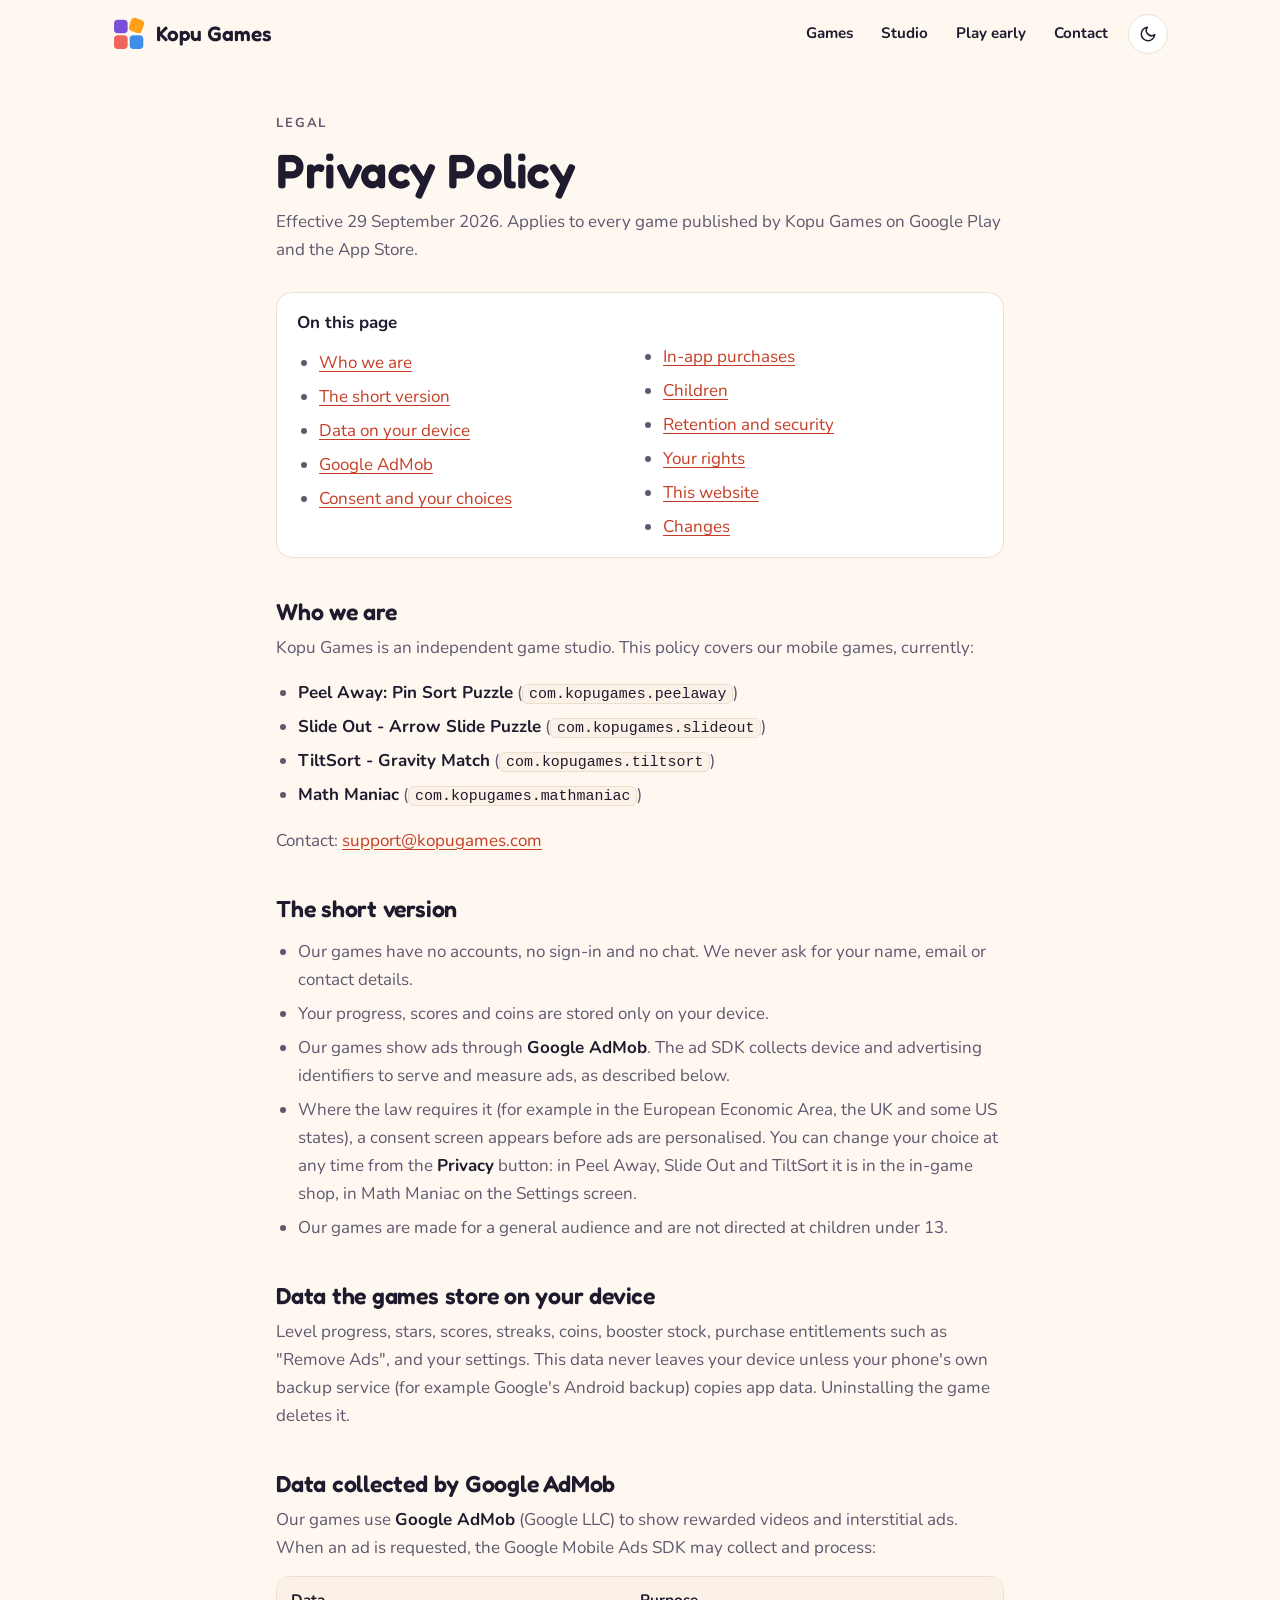
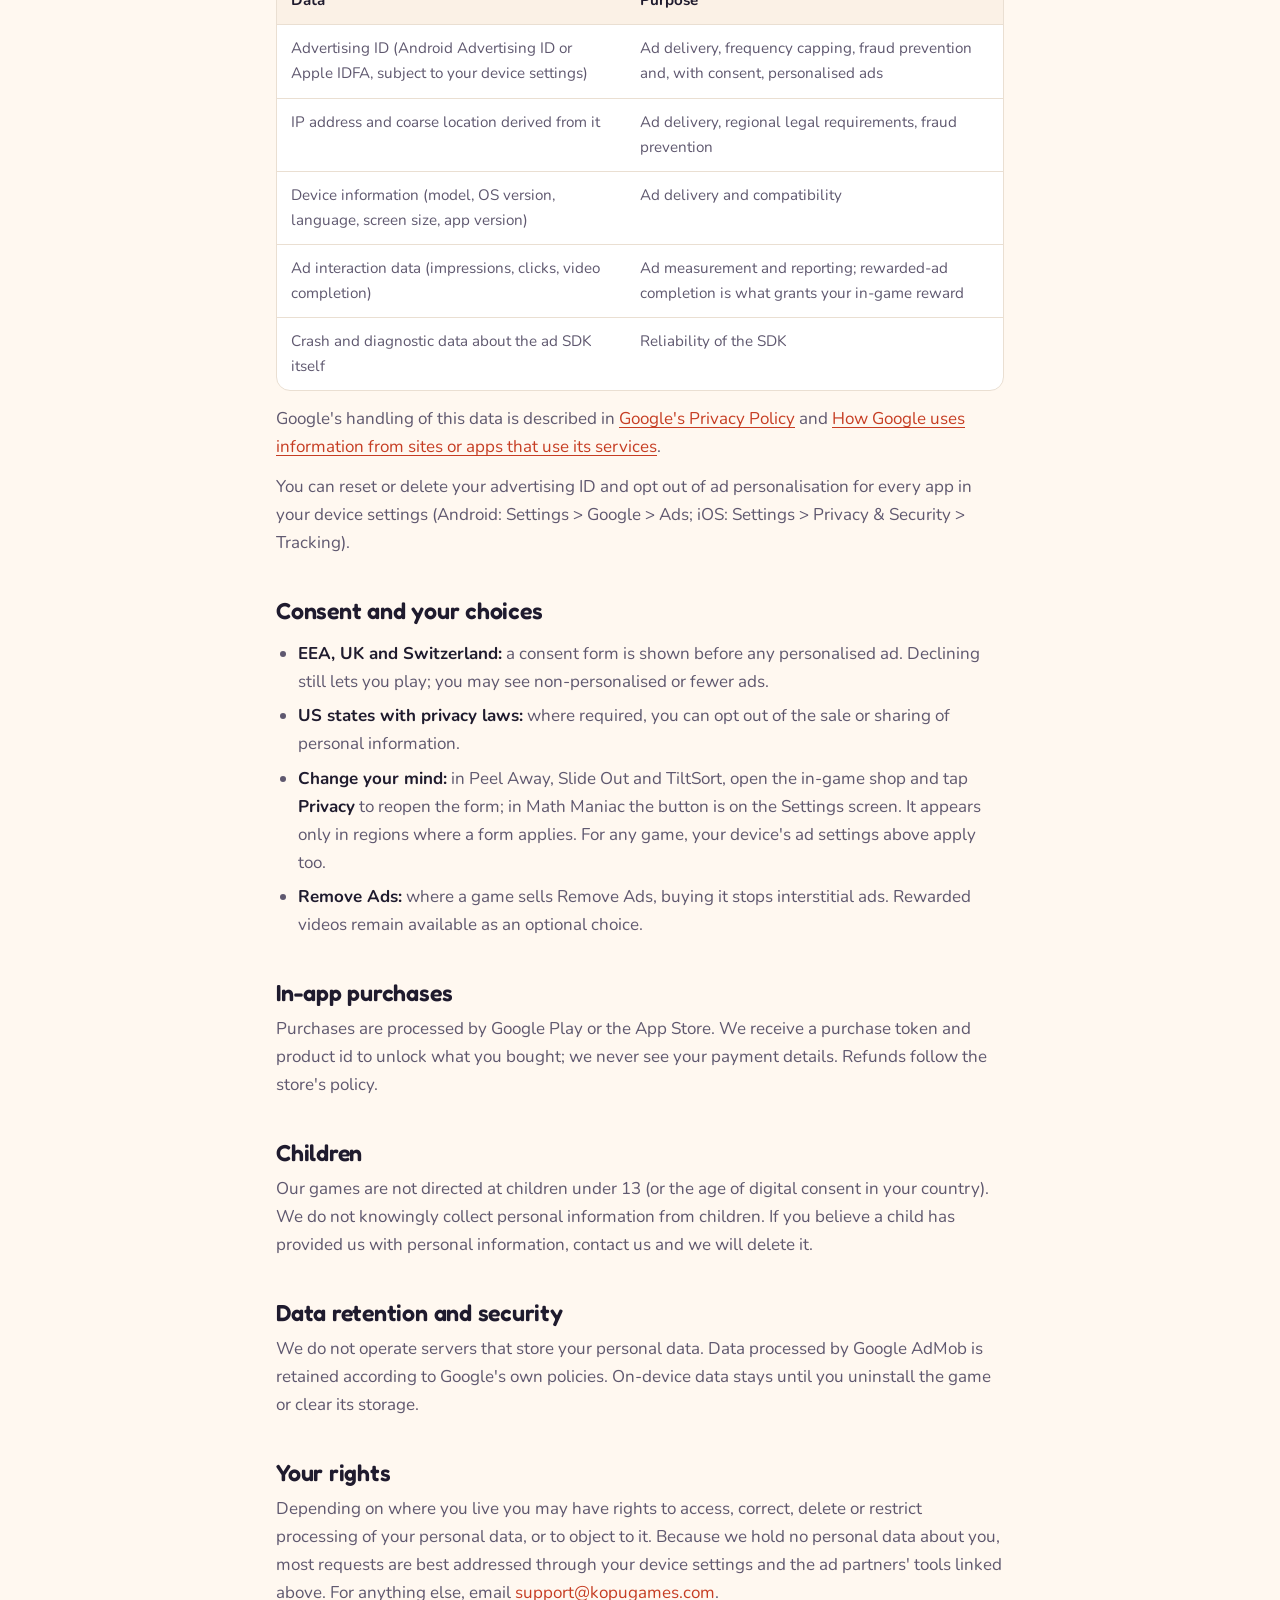
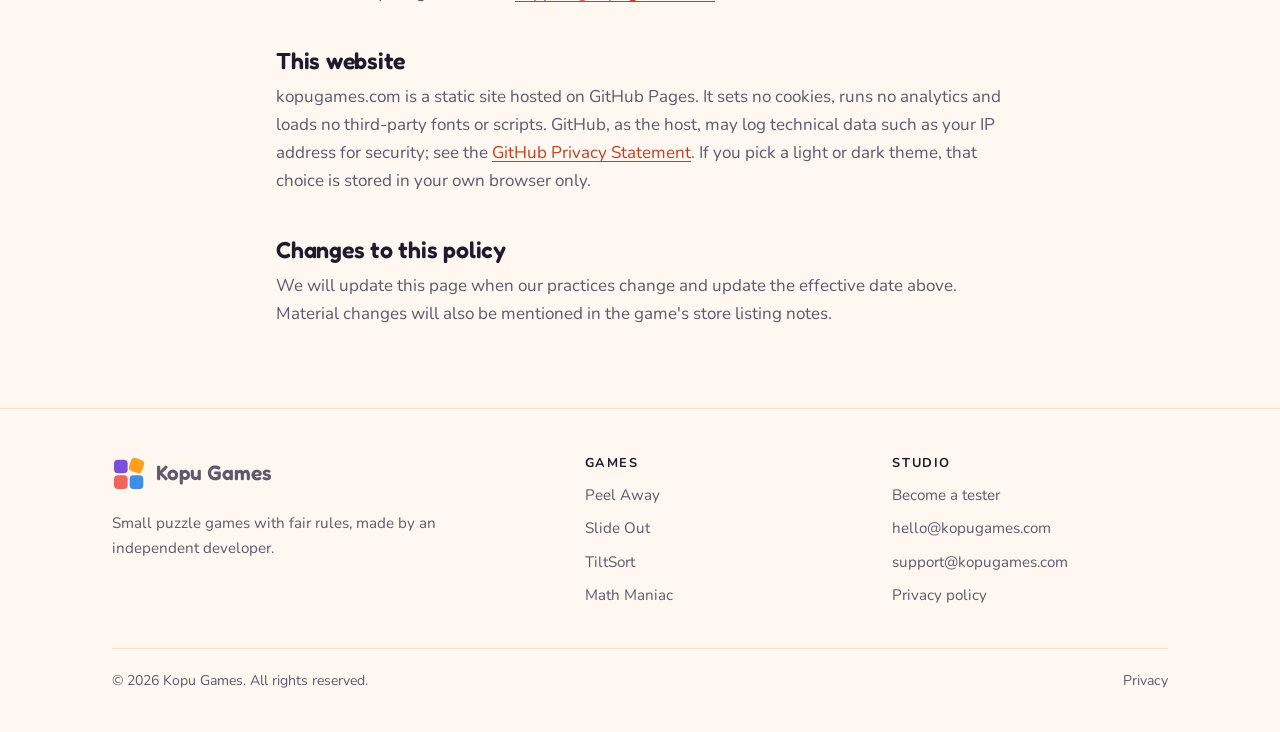
==== commit e5bdd9b0: "Yo" ====
--- a/privacy.html
+++ b/privacy.html
@@ -47,7 +47,6 @@
     <li><a href="#short">The short version</a></li>
     <li><a href="#device">Data on your device</a></li>
     <li><a href="#admob">Google AdMob</a></li>
-    <li><a href="#unity">Unity Ads</a></li>
     <li><a href="#consent">Consent and your choices</a></li>
     <li><a href="#iap">In-app purchases</a></li>
     <li><a href="#children">Children</a></li>
@@ -64,7 +63,7 @@
   <li><strong>Peel Away: Pin Sort Puzzle</strong> (<code>com.kopugames.peelaway</code>)</li>
   <li><strong>Slide Out - Arrow Slide Puzzle</strong> (<code>com.kopugames.slideout</code>)</li>
   <li><strong>TiltSort - Gravity Match</strong> (<code>com.kopugames.tiltsort</code>)</li>
-  <li><strong>Math Maniac</strong></li>
+  <li><strong>Math Maniac</strong> (<code>com.kopugames.mathmaniac</code>)</li>
 </ul>
 <p>Contact: <a href="mailto:support@kopugames.com">support@kopugames.com</a></p>
 
@@ -72,8 +71,8 @@
 <ul>
   <li>Our games have no accounts, no sign-in and no chat. We never ask for your name, email or contact details.</li>
   <li>Your progress, scores and coins are stored only on your device.</li>
-  <li>Peel Away, Slide Out and TiltSort show ads through <strong>Google AdMob</strong>. Math Maniac shows ads through <strong>Unity Ads</strong>. These ad SDKs collect device and advertising identifiers to serve and measure ads, as described below.</li>
-  <li>Where the law requires it (for example in the European Economic Area, the UK and some US states), a consent screen appears before ads are personalised. In Peel Away, Slide Out and TiltSort you can change your choice at any time from the <strong>Privacy</strong> button in the in-game shop.</li>
+  <li>Our games show ads through <strong>Google AdMob</strong>. The ad SDK collects device and advertising identifiers to serve and measure ads, as described below.</li>
+  <li>Where the law requires it (for example in the European Economic Area, the UK and some US states), a consent screen appears before ads are personalised. You can change your choice at any time from the <strong>Privacy</strong> button: in Peel Away, Slide Out and TiltSort it is in the in-game shop, in Math Maniac on the Settings screen.</li>
   <li>Our games are made for a general audience and are not directed at children under 13.</li>
 </ul>
 
@@ -81,7 +80,7 @@
 <p>Level progress, stars, scores, streaks, coins, booster stock, purchase entitlements such as "Remove Ads", and your settings. This data never leaves your device unless your phone's own backup service (for example Google's Android backup) copies app data. Uninstalling the game deletes it.</p>
 
 <h2 id="admob">Data collected by Google AdMob</h2>
-<p>Peel Away, Slide Out and TiltSort use <strong>Google AdMob</strong> (Google LLC) to show rewarded videos and interstitial ads. When an ad is requested, the Google Mobile Ads SDK may collect and process:</p>
+<p>Our games use <strong>Google AdMob</strong> (Google LLC) to show rewarded videos and interstitial ads. When an ad is requested, the Google Mobile Ads SDK may collect and process:</p>
 <div class="table-wrap">
 <table>
   <tr><th>Data</th><th>Purpose</th></tr>
@@ -93,17 +92,13 @@
 </table>
 </div>
 <p>Google's handling of this data is described in <a href="https://policies.google.com/privacy">Google's Privacy Policy</a> and <a href="https://policies.google.com/technologies/partner-sites">How Google uses information from sites or apps that use its services</a>.</p>
-
-<h2 id="unity">Data collected by Unity Ads</h2>
-<p>Math Maniac uses <strong>Unity Ads</strong> (Unity Technologies) to show banner, interstitial and rewarded video ads. The Unity Ads SDK may collect and process the same kinds of data listed above: advertising ID, IP address and coarse location, device information, and ad interaction data, for ad delivery, measurement, fraud prevention and, where permitted, personalised ads.</p>
-<p>Unity's handling of this data is described in the <a href="https://unity.com/legal/game-player-and-app-user-privacy-policy">Unity Game Player and App User Privacy Policy</a>.</p>
 <p>You can reset or delete your advertising ID and opt out of ad personalisation for every app in your device settings (Android: Settings &gt; Google &gt; Ads; iOS: Settings &gt; Privacy &amp; Security &gt; Tracking).</p>
 
 <h2 id="consent">Consent and your choices</h2>
 <ul>
   <li><strong>EEA, UK and Switzerland:</strong> a consent form is shown before any personalised ad. Declining still lets you play; you may see non-personalised or fewer ads.</li>
   <li><strong>US states with privacy laws:</strong> where required, you can opt out of the sale or sharing of personal information.</li>
-  <li><strong>Change your mind:</strong> in Peel Away, Slide Out and TiltSort, open the in-game shop and tap <strong>Privacy</strong> to reopen the form. The button appears only in regions where a form applies. For any game, your device's ad settings above apply too.</li>
+  <li><strong>Change your mind:</strong> in Peel Away, Slide Out and TiltSort, open the in-game shop and tap <strong>Privacy</strong> to reopen the form; in Math Maniac the button is on the Settings screen. It appears only in regions where a form applies. For any game, your device's ad settings above apply too.</li>
   <li><strong>Remove Ads:</strong> where a game sells Remove Ads, buying it stops interstitial ads. Rewarded videos remain available as an optional choice.</li>
 </ul>
 
@@ -114,7 +109,7 @@
 <p>Our games are not directed at children under 13 (or the age of digital consent in your country). We do not knowingly collect personal information from children. If you believe a child has provided us with personal information, contact us and we will delete it.</p>
 
 <h2 id="retention">Data retention and security</h2>
-<p>We do not operate servers that store your personal data. Data processed by Google AdMob and Unity Ads is retained according to their own policies. On-device data stays until you uninstall the game or clear its storage.</p>
+<p>We do not operate servers that store your personal data. Data processed by Google AdMob is retained according to Google's own policies. On-device data stays until you uninstall the game or clear its storage.</p>
 
 <h2 id="rights">Your rights</h2>
 <p>Depending on where you live you may have rights to access, correct, delete or restrict processing of your personal data, or to object to it. Because we hold no personal data about you, most requests are best addressed through your device settings and the ad partners' tools linked above. For anything else, email <a href="mailto:support@kopugames.com">support@kopugames.com</a>.</p>
